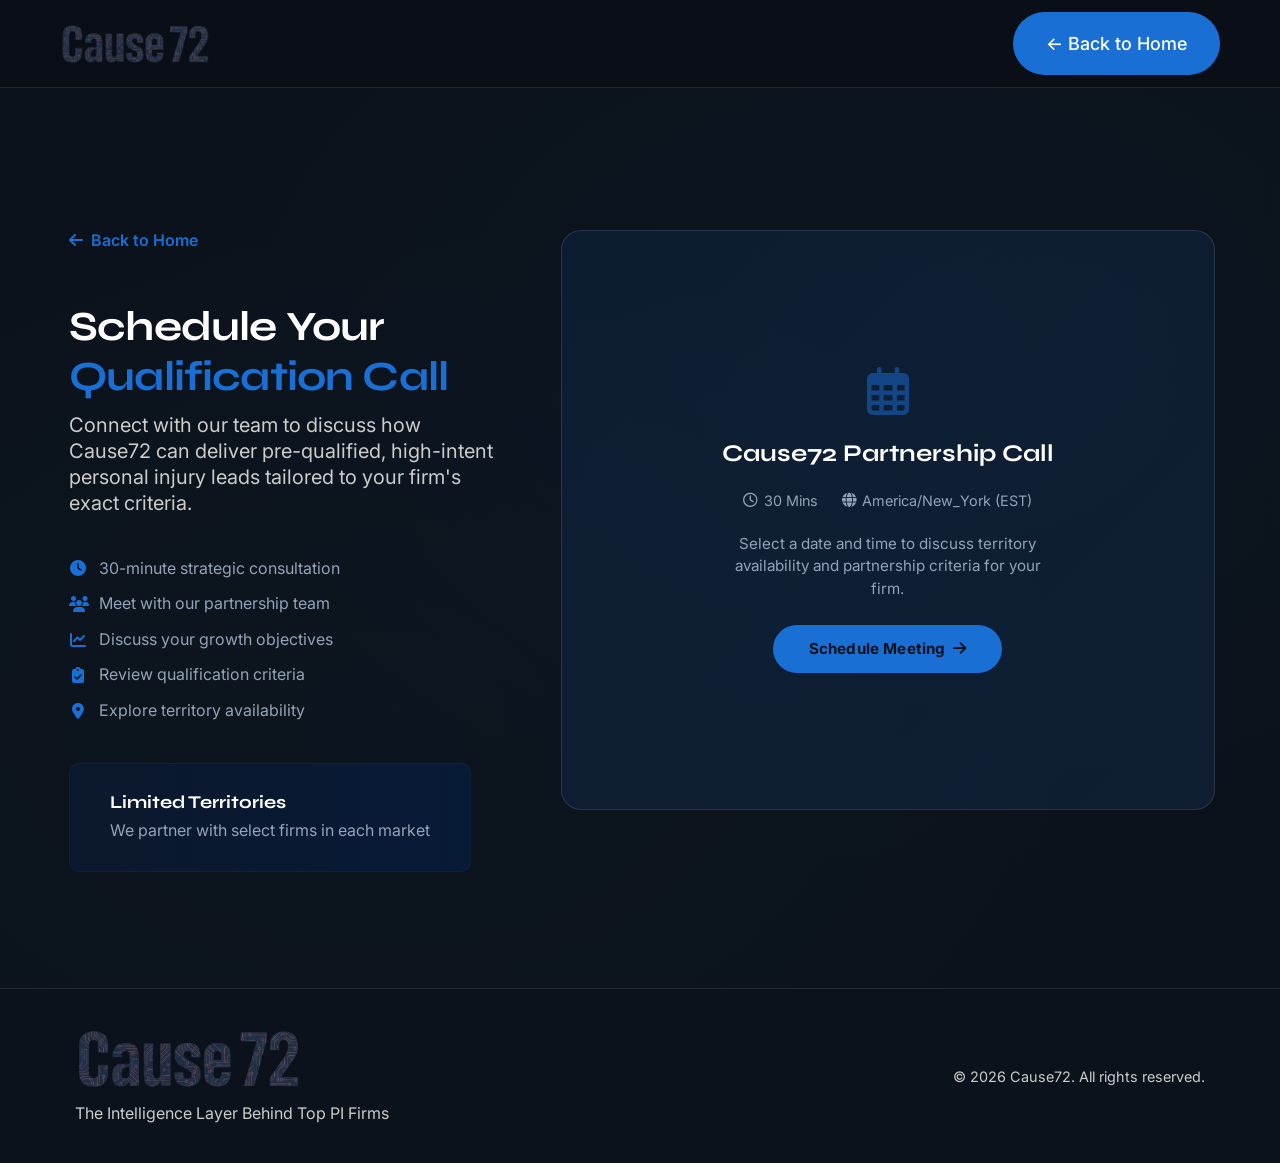
==== schedule-call.html @ e0c4bbd8 "chore: stage all rebrand files for c72 deploy" ====
﻿<!DOCTYPE html>
<html lang="en">

<head>
    <meta charset="utf-8">
    <meta name="viewport" content="width=device-width, initial-scale=1">
    <link rel="icon" type="image/png" href="assets/favicon/favicon-32.png" sizes="32x32">
    <link rel="icon" type="image/png" href="assets/favicon/favicon-16.png" sizes="16x16">
    <link rel="apple-touch-icon" href="assets/favicon/favicon-180.png">
    <title>Cause72 | Schedule a Call</title>
    <meta name="description"
        content="Schedule your qualification call with Cause72 to discuss how our intelligence platform delivers pre-qualified personal injury leads to your firm.">
    <link rel="preconnect" href="https://fonts.gstatic.com/" crossorigin="anonymous">
    <link rel="stylesheet"
        href="https://fonts.googleapis.com/css?family=Inter:300,400,500,600,700,800%7CSpace+Grotesk:400,500,600,700%7CSyne:400,500,600,700,800&display=swap">
    <link rel="stylesheet" href="https://cdnjs.cloudflare.com/ajax/libs/font-awesome/6.5.1/css/all.min.css">
    <style>
        /* ═══════════════════════════════════════════════════════
           Cause72 Schedule Call — Pixel-Perfect Omnia Clone
           Source: omniaintel.com/schedule-call (exact tokens)
           ═══════════════════════════════════════════════════════ */

        :root {
            /* Exact Omnia color tokens */
            --color-body-bg: #0b121b;
            --color-header-bg: #0a0e17;
            --color-accent: #1A6FD4;
            --color-accent-hover: #1A6FD4;
            --color-border: rgba(255, 255, 255, 0.1);
            --color-badge-bg-start: #0c182d;
            --color-badge-bg-end: #071a36;
            --color-badge-border: rgba(26, 111, 212, 0.1);
            --color-text: #94a3b8;
            --color-text-light: rgb(204, 204, 204);
            --color-white: #ffffff;
            --color-selection: #1A6FD4;

            /* Fonts */
            --font-headline: 'Syne', sans-serif;
            --font-content: 'Inter', sans-serif;
            --font-mono: 'Space Grotesk', sans-serif;
        }

        ::selection {
            background: var(--color-selection);
            color: var(--color-white);
        }

        *,
        *::before,
        *::after {
            box-sizing: border-box;
            margin: 0;
            padding: 0;
        }

        body {
            font-family: var(--font-content);
            background-color: var(--color-body-bg);
            color: var(--color-text);
            min-height: 100vh;
            overflow-x: hidden;
        }

        /* ─── Header ─────────────────────────────────────── */
        /* LAYOUT RULE: padding controls height, never use height+overflow:hidden (clips content).
           padding(12px) + logo(max 40px) + padding(12px) = ~64px naturally. */
        .site-header {
            background-color: var(--color-header-bg);
            border-bottom: 1px solid var(--color-border);
            padding: 0 20px;
            position: sticky;
            top: 0;
            z-index: 1000;
        }

        .header-inner {
            max-width: 1170px;
            margin: 0 auto;
            display: flex;
            align-items: center;
            justify-content: space-between;
            padding: 12px 5px;
        }

        .header-logo-col {
            width: 29.1%;
        }

        .header-logo {
            max-height: 40px;
            width: auto;
            display: block;
            transform-origin: left center;
            transition: transform 0.35s cubic-bezier(0.34, 1.56, 0.64, 1), opacity 0.3s ease;
        }

        .header-logo:hover {
            transform: scale(1.12);
            opacity: 1;
        }

        /* Universal content constraint — identical to homepage */
        .section-inner {
            max-width: 1170px;
            margin: 0 auto;
            padding: 0 20px;
        }

        .header-cta-col {
            width: 70.9%;
            text-align: right;
        }

        /* Identical to homepage — this button's height naturally drives the header height */
        .cta-btn-nav {
            font-family: var(--font-content);
            background-color: var(--color-accent);
            color: var(--color-white);
            padding: 20px 32px;
            border: 1px solid transparent;
            border-radius: 50px;
            font-size: 18px;
            font-weight: 500;
            cursor: pointer;
            transition: all 0.3s ease;
            display: inline-block;
            text-decoration: none;
        }

        .cta-btn-nav:hover {
            transform: translateY(-2px);
            box-shadow: 0 0 40px rgba(26, 111, 212, 0.3);
            color: var(--color-white);
        }

        .main-section {
            padding: 6rem 5% 60px;
            min-height: 100vh;
            display: flex;
            align-items: center;
            position: relative;
        }


        /* Background image overlay — matches Omnia's subtle dark texture */
        .bg-overlay {
            position: absolute;
            top: 0;
            left: 0;
            width: 100%;
            height: 100%;
            pointer-events: none;
            opacity: 1;
            background: radial-gradient(ellipse at 70% 30%, rgba(26, 111, 212, 0.03) 0%, transparent 60%),
                radial-gradient(ellipse at 30% 70%, rgba(91, 184, 247, 0.02) 0%, transparent 60%);
        }

        .content-row {
            max-width: 1170px;
            width: 100%;
            margin: 0 auto;
            display: flex;
            align-items: flex-start;
            gap: 0;
            position: relative;
            z-index: 1;
        }

        /* ─── Left Column (Text) — 43.1% ────────────────── */
        .text-col {
            width: 43.1%;
            padding: 0 60px 10px 5px;
            display: flex;
            flex-direction: column;
            justify-content: flex-start;
            align-items: flex-start;
        }

        /* Back Link */
        .back-link {
            display: inline-flex;
            align-items: center;
            gap: 0.5rem;
            color: var(--color-accent-hover);
            text-decoration: none;
            font-weight: 600;
            margin-bottom: 2rem;
            transition: all 0.3s ease;
            font-family: var(--font-content);
            cursor: pointer;
        }

        .back-link:hover {
            gap: 1rem;
        }

        .back-link i {
            transition: all 0.3s ease;
        }

        .back-link:hover i {
            transform: translateX(-4px);
        }

        /* Headline */
        .hero-headline {
            letter-spacing: -0.02em;
            font-size: clamp(1.85rem, 4vw, 2.6rem);
            font-weight: 600;
            line-height: 1.2em;
            font-family: var(--font-headline);
            padding: 0 40px 0 0;
            margin: 20px 0 0;
            text-align: left;
        }

        .hero-headline .white {
            color: var(--color-white);
        }

        .hero-headline .accent {
            color: var(--color-accent);
        }

        /* Subtitle paragraph */
        .subtitle {
            font-family: var(--font-content);
            color: var(--color-text);
            font-weight: 400;
            padding: 10px 0;
            line-height: 1.3em;
            font-size: 1.25rem;
            margin: 0 0 20px;
        }

        .subtitle span {
            color: var(--color-text-light);
        }

        /* Bullet list — FA icons inline with text */
        .benefit-list {
            list-style: none;
            padding: 0;
            margin: 0;
        }

        .benefit-list li {
            display: flex;
            align-items: center;
            gap: 12px;
            font-family: var(--font-content);
            color: var(--color-text);
            font-weight: 400;
            font-size: 1rem;
            line-height: 1.6;
            padding-top: 10px;
        }

        .benefit-list li .b-icon {
            color: var(--color-accent);
            font-size: 1rem;
            width: 18px;
            text-align: center;
            flex-shrink: 0;
        }

        /* Scarcity badge — gradient from source */
        .scarcity-row {
            margin: 40px 0 0;
        }

        .scarcity-badge {
            display: flex;
            flex-direction: column;
            align-items: flex-start;
            padding: 20px 40px;
            background: linear-gradient(90deg, var(--color-badge-bg-start) 0%, var(--color-badge-bg-end) 100%);
            border: 1px solid var(--color-badge-border);
            border-radius: 10px;
        }

        .scarcity-badge h2 {
            font-family: var(--font-headline);
            font-weight: 700;
            font-size: 18px;
            color: var(--color-white);
            line-height: 1rem;
            padding: 10px 0 0;
        }

        .scarcity-badge p {
            font-family: var(--font-content);
            font-weight: 400;
            font-size: 16px;
            color: var(--color-text);
            line-height: 1.3em;
            padding: 10px 0;
        }

        /* ─── Right Column (Calendar) — 56.8% ────────────── */
        .calendar-col {
            width: 56.8%;
            border: 1px solid var(--color-border);
            border-radius: 20px;
            padding: 40px;
            background: linear-gradient(135deg, rgba(26, 111, 212, 0.1) 0%, rgba(59, 130, 246, 0.1) 100%);
            transition: all 0.3s ease;
            min-height: 580px;
            display: flex;
            align-items: center;
            justify-content: center;
        }

        /* Calendar placeholder */
        .calendar-placeholder {
            display: flex;
            flex-direction: column;
            align-items: center;
            justify-content: center;
            text-align: center;
            gap: 1.5rem;
            width: 100%;
        }

        .calendar-placeholder .cal-icon {
            font-size: 3rem;
            color: var(--color-accent);
            opacity: 0.5;
        }

        .calendar-placeholder h3 {
            font-family: var(--font-headline);
            font-size: 1.5rem;
            font-weight: 700;
            color: var(--color-white);
        }

        .calendar-placeholder .cal-meta {
            display: flex;
            align-items: center;
            gap: 1.5rem;
            color: var(--color-text);
            font-size: 0.9rem;
        }

        .calendar-placeholder .cal-meta span {
            display: flex;
            align-items: center;
            gap: 0.4rem;
        }

        .calendar-placeholder p {
            color: var(--color-text);
            font-size: 0.95rem;
            max-width: 340px;
            line-height: 1.5;
        }

        .calendar-placeholder .btn-book {
            display: inline-flex;
            align-items: center;
            gap: 0.5rem;
            padding: 0.9rem 2.25rem;
            background: var(--color-accent);
            color: var(--color-body-bg);
            border: none;
            border-radius: 999px;
            font-family: var(--font-content);
            font-size: 0.95rem;
            font-weight: 700;
            cursor: pointer;
            text-decoration: none;
            transition: all 0.3s ease;
            letter-spacing: 0.01em;
        }

        .calendar-placeholder .btn-book:hover {
            background: var(--color-accent-hover);
            transform: translateY(-2px);
            box-shadow: 0 8px 30px rgba(26, 111, 212, 0.25);
        }

        /* If using Calendly inline embed */
        .calendly-inline-widget {
            min-width: 320px;
            width: 100%;
            height: 560px;
        }

        /* ─── Footer ─────────────────────────────────────── */
        .site-footer {
            border-top: 1px solid var(--color-border);
            padding: 40px 0;
        }

        .footer-inner {
            display: flex;
            align-items: center;
            justify-content: space-between;
        }

        .footer-left {
            display: flex;
            flex-direction: column;
            gap: 10px;
        }

        .footer-logo {
            height: 60px;
            width: auto;
        }

        .footer-tagline {
            color: #cccccc;
            font-family: var(--font-content);
            font-size: 1rem;
        }

        .footer-right {
            color: #cccccc;
            font-family: var(--font-content);
            font-size: 0.9rem;
            text-align: right;
        }

        /* ─── Responsive ─────────────────────────────────── */
        @media (max-width: 768px) {
            .content-row {
                flex-direction: column;
                gap: 2rem;
            }

            .text-col {
                width: 100%;
                padding: 60px 0 10px;
                align-items: center;
                text-align: center;
            }

            .hero-headline {
                text-align: center;
                padding-right: 0;
                font-size: 1.85rem;
            }

            .subtitle {
                text-align: center;
                font-size: 1.1rem;
            }

            .calendar-col {
                width: 100%;
                padding: 20px;
            }

            .scarcity-row {
                margin-top: 20px;
            }

            .scarcity-badge {
                padding: 20px;
            }

            .footer {
                flex-direction: column;
                text-align: center;
                gap: 1rem;
            }

            .footer-right {
                text-align: center;
            }
        }

        /* ─── Entrance Animations ────────────────────────── */
        .animate-left {
            opacity: 0;
            transform: translateX(-30px);
            animation: slideLeft 0.7s ease forwards;
        }

        .animate-right {
            opacity: 0;
            transform: translateX(30px);
            animation: slideRight 0.7s ease forwards;
            animation-delay: 0.2s;
        }

        @keyframes slideLeft {
            to {
                opacity: 1;
                transform: translateX(0);
            }
        }

        @keyframes slideRight {
            to {
                opacity: 1;
                transform: translateX(0);
            }
        }
    </style>
</head>

<body>

    <!-- Header — identical structure to homepage -->
    <header class="site-header">
        <div class="header-inner">
            <div class="header-logo-col">
                <a href="index.html">
                    <img src="assets/logo/cause72deploy_transparent_logo_no_tagline.png" alt="Cause72"
                        class="header-logo">
                </a>
            </div>
            <div class="header-cta-col desktop-only">
                <a href="index.html" class="cta-btn-nav">← Back to Home</a>
            </div>
        </div>
    </header>

    <!-- Main Section -->
    <section class="main-section">
        <div class="bg-overlay"></div>

        <div class="content-row">

            <!-- Left Column: Text (43.1%) -->
            <div class="text-col animate-left">
                <a href="index.html" class="back-link">
                    <i class="fas fa-arrow-left"></i>Back to Home
                </a>

                <h1 class="hero-headline">
                    <strong>
                        <span class="white">Schedule Your </span>
                        <span class="accent">Qualification Call</span>
                    </strong>
                </h1>

                <p class="subtitle">
                    <span>Connect with our team to discuss how Cause72 can deliver pre-qualified, high-intent personal
                        injury leads tailored to your firm's exact criteria.</span>
                </p>

                <ul class="benefit-list">
                    <li><i class="fas fa-clock b-icon"></i>30-minute strategic consultation</li>
                    <li><i class="fas fa-users b-icon"></i>Meet with our partnership team</li>
                    <li><i class="fas fa-chart-line b-icon"></i>Discuss your growth objectives</li>
                    <li><i class="fas fa-clipboard-check b-icon"></i>Review qualification criteria</li>
                    <li><i class="fas fa-map-marker-alt b-icon"></i>Explore territory availability</li>
                </ul>

                <!-- Scarcity Badge -->
                <div class="scarcity-row">
                    <div class="scarcity-badge">
                        <h2>Limited Territories</h2>
                        <p>We partner with select firms in each market</p>
                    </div>
                </div>
            </div>

            <!-- Right Column: Calendar (56.8%) -->
            <div class="calendar-col animate-right">
                <!--
                    ═══════════════════════════════════════════════════
                    EMBED YOUR CALENDAR HERE
                    
                    Option 1: Calendly
                    <div class="calendly-inline-widget" 
                         data-url="https://calendly.com/YOUR-LINK"
                         style="min-width:320px;height:560px;">
                    </div>
                    <script src="https://assets.calendly.com/assets/external/widget.js" async></script>
                    
                    Option 2: GoHighLevel / LeadConnector
                    Paste your appointment widget embed code here.
                    ═══════════════════════════════════════════════════
                -->
                <div class="calendar-placeholder">
                    <i class="far fa-calendar-alt cal-icon"></i>
                    <h3>Cause72 Partnership Call</h3>
                    <div class="cal-meta">
                        <span><i class="far fa-clock"></i> 30 Mins</span>
                        <span><i class="fas fa-globe"></i> America/New_York (EST)</span>
                    </div>
                    <p>Select a date and time to discuss territory availability and partnership criteria for your firm.
                    </p>
                    <a href="https://calendly.com/YOUR-LINK" class="btn-book" target="_blank" rel="noopener">
                        Schedule Meeting <i class="fas fa-arrow-right"></i>
                    </a>
                </div>
            </div>

        </div>
    </section>

    <!-- Footer — identical structure to homepage -->
    <footer class="site-footer">
        <div class="section-inner">
            <div class="footer-inner">
                <div class="footer-left">
                    <a href="index.html">
                        <img src="assets/logo/cause72deploy_transparent_logo_no_tagline.png" alt="Cause72"
                            class="footer-logo">
                    </a>
                    <span class="footer-tagline">The Intelligence Layer Behind Top PI Firms</span>
                </div>
                <div class="footer-right">
                    © 2026 Cause72. All rights reserved.
                </div>
            </div>
        </div>
    </footer>

</body>

</html>
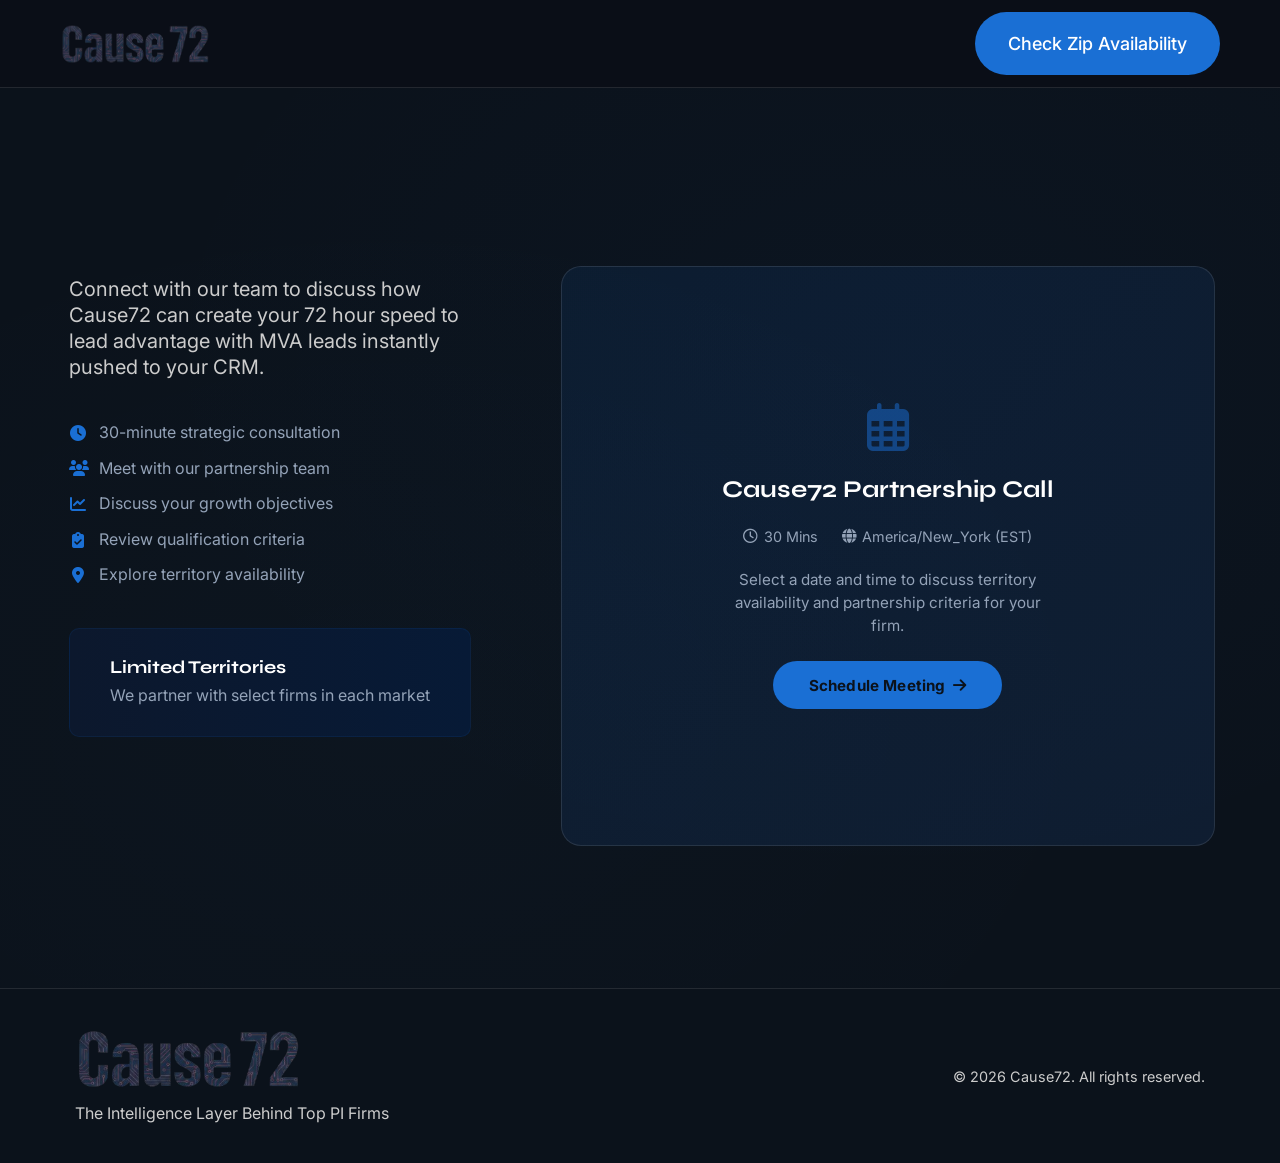
==== commit e343edac: "fix(schedule-call): remove back-to-home elements, update subtitle copy, nav button to Check Zip Avai" ====
--- a/schedule-call.html
+++ b/schedule-call.html
@@ -515,7 +515,7 @@
                 </a>
             </div>
             <div class="header-cta-col desktop-only">
-                <a href="index.html" class="cta-btn-nav">← Back to Home</a>
+                <a href="index.html" class="cta-btn-nav">Check Zip Availability</a>
             </div>
         </div>
     </header>
@@ -528,20 +528,9 @@
 
             <!-- Left Column: Text (43.1%) -->
             <div class="text-col animate-left">
-                <a href="index.html" class="back-link">
-                    <i class="fas fa-arrow-left"></i>Back to Home
-                </a>
-
-                <h1 class="hero-headline">
-                    <strong>
-                        <span class="white">Schedule Your </span>
-                        <span class="accent">Qualification Call</span>
-                    </strong>
-                </h1>
-
                 <p class="subtitle">
-                    <span>Connect with our team to discuss how Cause72 can deliver pre-qualified, high-intent personal
-                        injury leads tailored to your firm's exact criteria.</span>
+                    <span>Connect with our team to discuss how Cause72 can create your 72 hour speed to lead
+                        advantage with MVA leads instantly pushed to your CRM.</span>
                 </p>
 
                 <ul class="benefit-list">
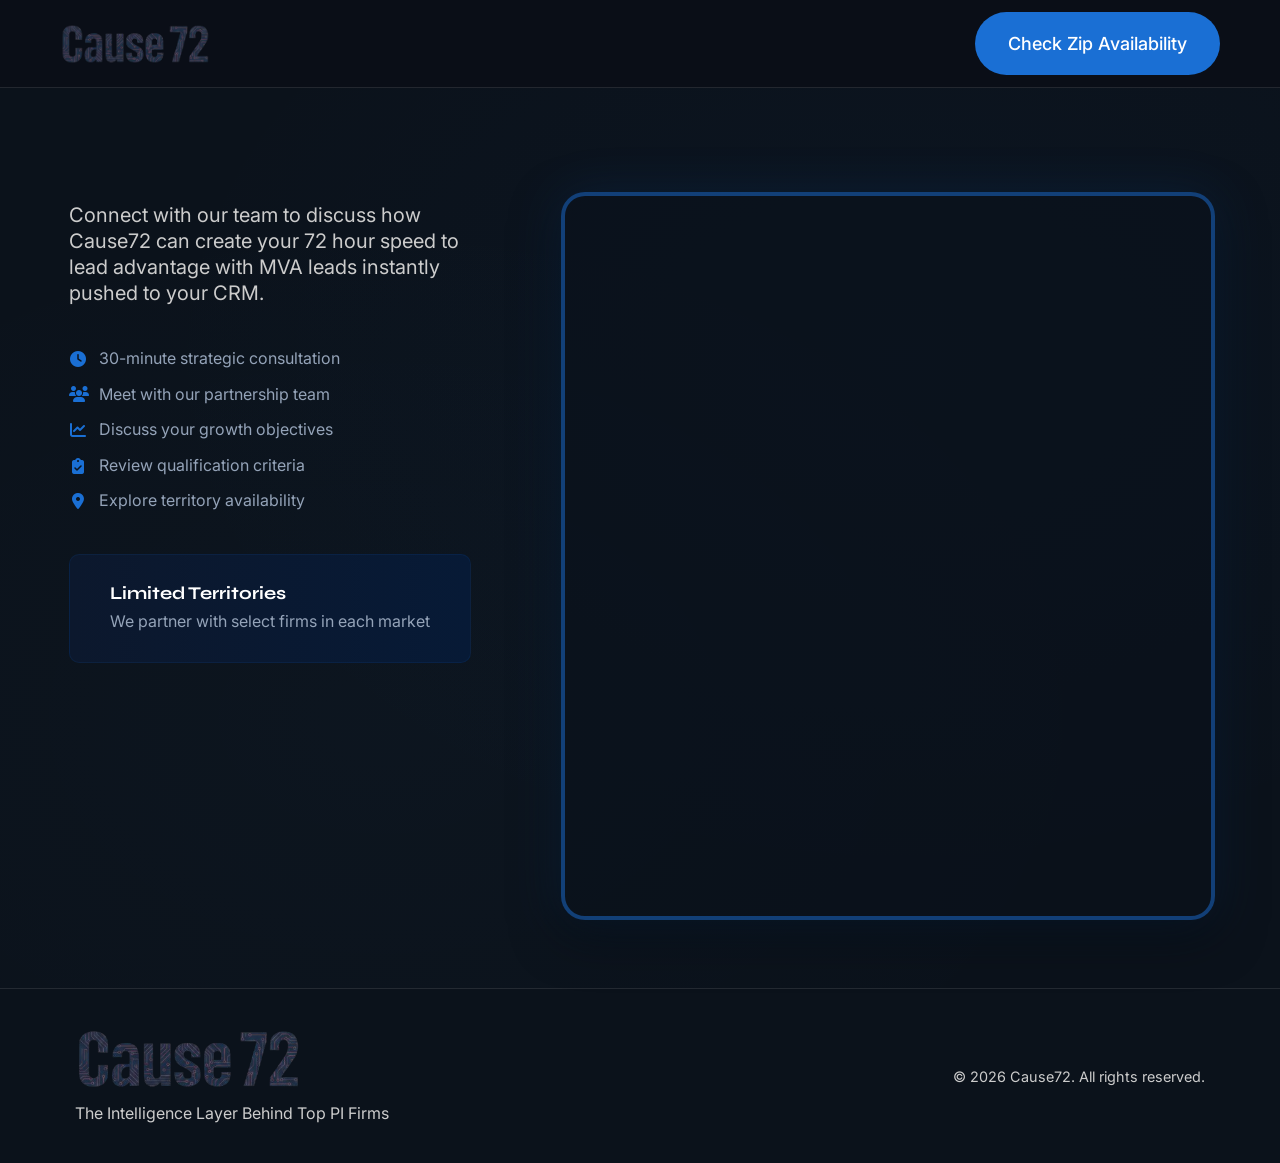
==== commit ee0e40ac: "feat(schedule-call): embed live Calendly widget + thick blue bordered frame - Replace calendar place" ====
--- a/schedule-call.html
+++ b/schedule-call.html
@@ -301,15 +301,18 @@
         /* ─── Right Column (Calendar) — 56.8% ────────────── */
         .calendar-col {
             width: 56.8%;
-            border: 1px solid var(--color-border);
-            border-radius: 20px;
-            padding: 40px;
-            background: linear-gradient(135deg, rgba(26, 111, 212, 0.1) 0%, rgba(59, 130, 246, 0.1) 100%);
+            border: 4px solid rgba(26, 111, 212, 0.5);
+            border-radius: 24px;
+            padding: 10px;
+            background: rgba(11, 18, 27, 0.6);
+            box-shadow: 0 0 48px rgba(26, 111, 212, 0.15), 0 16px 48px rgba(0, 0, 0, 0.5);
             transition: all 0.3s ease;
-            min-height: 580px;
-            display: flex;
-            align-items: center;
-            justify-content: center;
+            overflow: hidden;
+        }
+
+        .calendar-col:hover {
+            border-color: rgba(26, 111, 212, 0.75);
+            box-shadow: 0 0 64px rgba(26, 111, 212, 0.25), 0 20px 60px rgba(0, 0, 0, 0.5);
         }
 
         /* Calendar placeholder */
@@ -550,36 +553,15 @@
                 </div>
             </div>
 
-            <!-- Right Column: Calendar (56.8%) -->
+            <!-- Right Column: Calendar -->
             <div class="calendar-col animate-right">
-                <!--
-                    ═══════════════════════════════════════════════════
-                    EMBED YOUR CALENDAR HERE
-                    
-                    Option 1: Calendly
-                    <div class="calendly-inline-widget" 
-                         data-url="https://calendly.com/YOUR-LINK"
-                         style="min-width:320px;height:560px;">
-                    </div>
-                    <script src="https://assets.calendly.com/assets/external/widget.js" async></script>
-                    
-                    Option 2: GoHighLevel / LeadConnector
-                    Paste your appointment widget embed code here.
-                    ═══════════════════════════════════════════════════
-                -->
-                <div class="calendar-placeholder">
-                    <i class="far fa-calendar-alt cal-icon"></i>
-                    <h3>Cause72 Partnership Call</h3>
-                    <div class="cal-meta">
-                        <span><i class="far fa-clock"></i> 30 Mins</span>
-                        <span><i class="fas fa-globe"></i> America/New_York (EST)</span>
-                    </div>
-                    <p>Select a date and time to discuss territory availability and partnership criteria for your firm.
-                    </p>
-                    <a href="https://calendly.com/YOUR-LINK" class="btn-book" target="_blank" rel="noopener">
-                        Schedule Meeting <i class="fas fa-arrow-right"></i>
-                    </a>
-                </div>
+                <!-- Calendly inline widget begin -->
+                <div class="calendly-inline-widget"
+                    data-url="https://calendly.com/intelligence-cause72/30min?hide_event_type_details=1&hide_gdpr_banner=1&background_color=3b82f6&text_color=ffffff&primary_color=1a6fd4"
+                    style="min-width:320px;height:700px;width:100%;"></div>
+                <script type="text/javascript" src="https://assets.calendly.com/assets/external/widget.js"
+                    async></script>
+                <!-- Calendly inline widget end -->
             </div>
 
         </div>
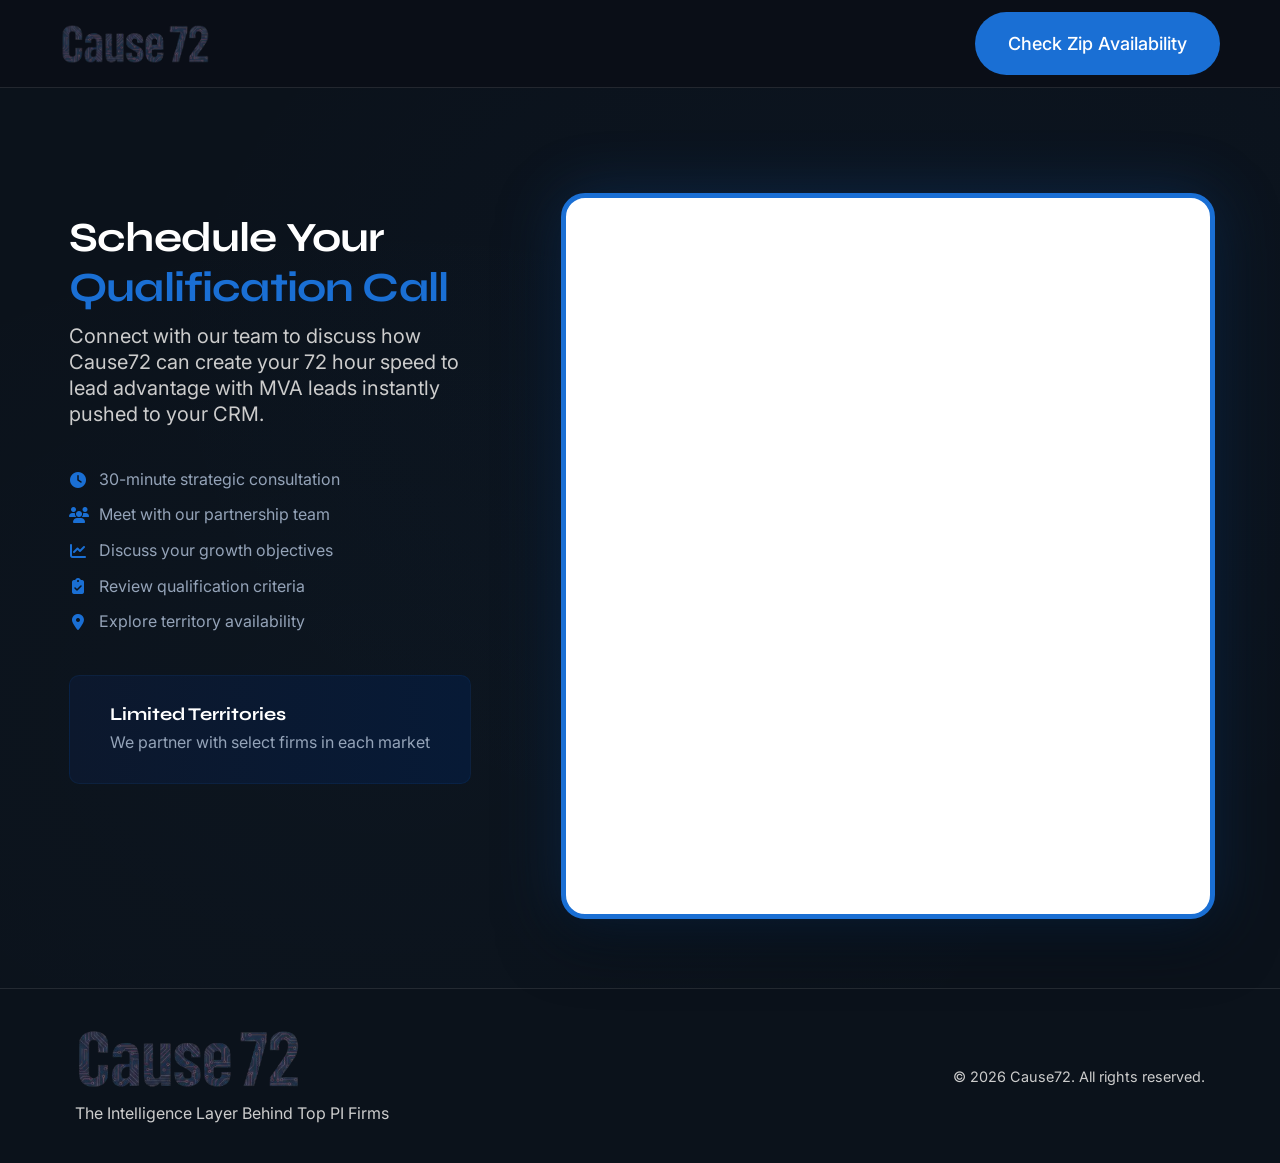
==== commit efeffa7f: "fix(schedule-call): restore H1, white calendar bg, thick solid border + rounded iframe - Restore H1:" ====
--- a/schedule-call.html
+++ b/schedule-call.html
@@ -301,18 +301,23 @@
         /* ─── Right Column (Calendar) — 56.8% ────────────── */
         .calendar-col {
             width: 56.8%;
-            border: 4px solid rgba(26, 111, 212, 0.5);
+            border: 5px solid #1A6FD4;
             border-radius: 24px;
-            padding: 10px;
-            background: rgba(11, 18, 27, 0.6);
-            box-shadow: 0 0 48px rgba(26, 111, 212, 0.15), 0 16px 48px rgba(0, 0, 0, 0.5);
+            padding: 8px;
+            background: #ffffff;
+            box-shadow: 0 0 60px rgba(26, 111, 212, 0.25), 0 20px 60px rgba(0, 0, 0, 0.6);
             transition: all 0.3s ease;
             overflow: hidden;
         }
 
         .calendar-col:hover {
-            border-color: rgba(26, 111, 212, 0.75);
-            box-shadow: 0 0 64px rgba(26, 111, 212, 0.25), 0 20px 60px rgba(0, 0, 0, 0.5);
+            border-color: #3A8EF0;
+            box-shadow: 0 0 80px rgba(26, 111, 212, 0.4), 0 24px 64px rgba(0, 0, 0, 0.6);
+        }
+
+        /* Force Calendly iframe to clip to rounded border */
+        .calendly-inline-widget iframe {
+            border-radius: 18px !important;
         }
 
         /* Calendar placeholder */
@@ -531,6 +536,13 @@
 
             <!-- Left Column: Text (43.1%) -->
             <div class="text-col animate-left">
+                <h1 class="hero-headline">
+                    <strong>
+                        <span class="white">Schedule Your </span>
+                        <span class="accent">Qualification Call</span>
+                    </strong>
+                </h1>
+
                 <p class="subtitle">
                     <span>Connect with our team to discuss how Cause72 can create your 72 hour speed to lead
                         advantage with MVA leads instantly pushed to your CRM.</span>
@@ -557,7 +569,7 @@
             <div class="calendar-col animate-right">
                 <!-- Calendly inline widget begin -->
                 <div class="calendly-inline-widget"
-                    data-url="https://calendly.com/intelligence-cause72/30min?hide_event_type_details=1&hide_gdpr_banner=1&background_color=3b82f6&text_color=ffffff&primary_color=1a6fd4"
+                    data-url="https://calendly.com/intelligence-cause72/30min?hide_event_type_details=1&hide_gdpr_banner=1&background_color=ffffff&text_color=0b121b&primary_color=1a6fd4"
                     style="min-width:320px;height:700px;width:100%;"></div>
                 <script type="text/javascript" src="https://assets.calendly.com/assets/external/widget.js"
                     async></script>
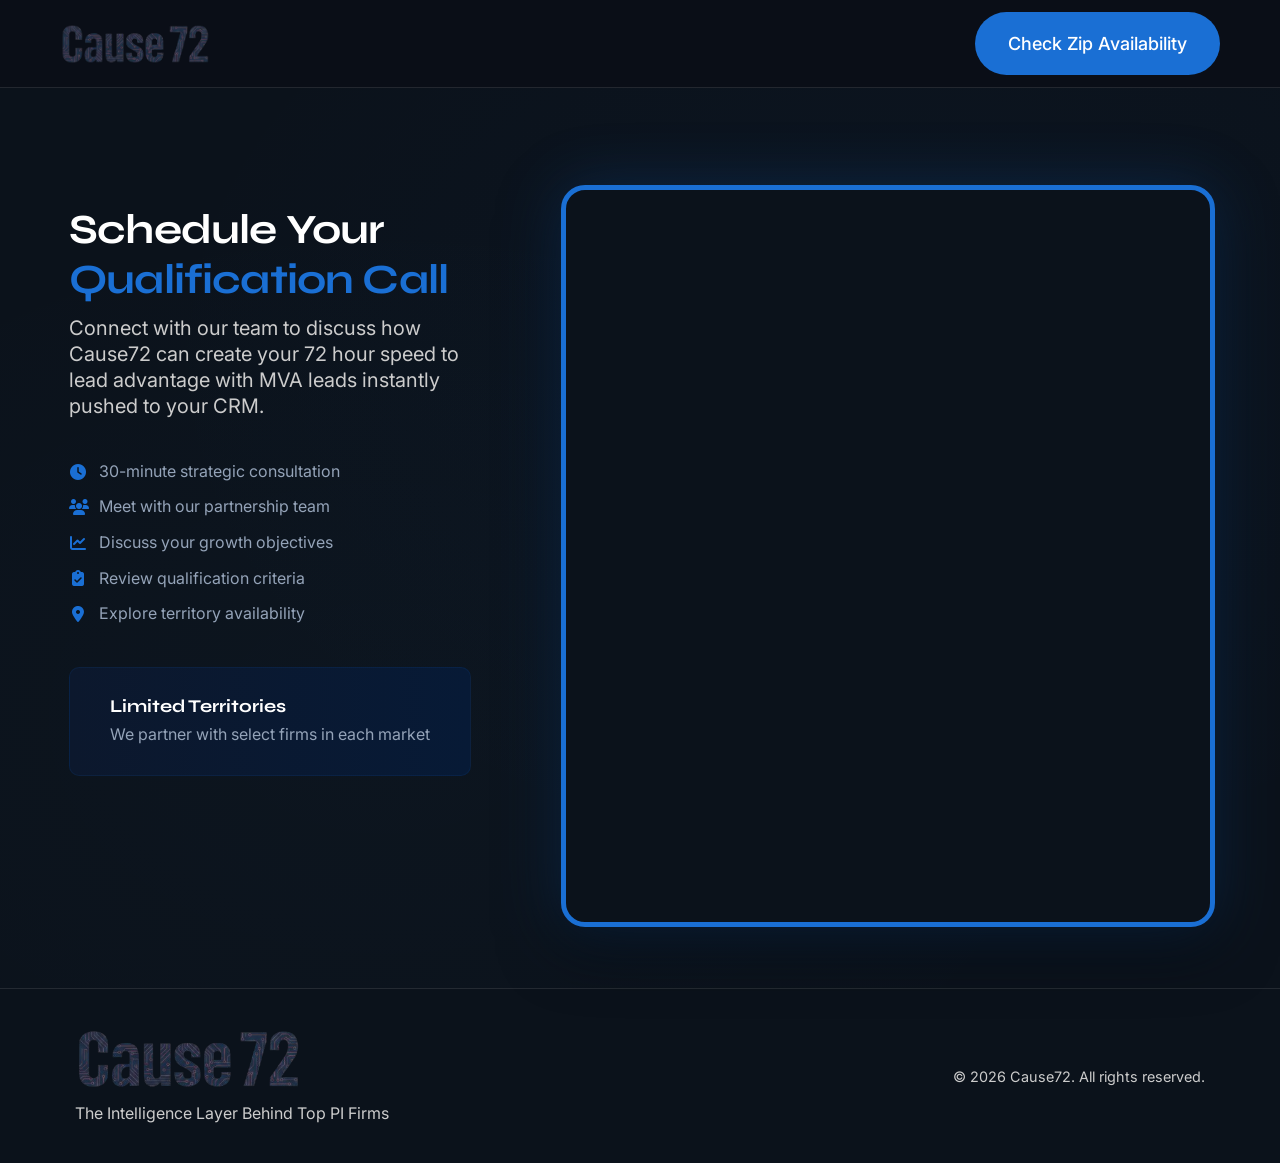
==== commit ee758d26: "fix(calendar): dark mat background + show event type details header - calendar-col bg: white -> #0b1" ====
--- a/schedule-call.html
+++ b/schedule-call.html
@@ -303,8 +303,8 @@
             width: 56.8%;
             border: 5px solid #1A6FD4;
             border-radius: 24px;
-            padding: 8px;
-            background: #ffffff;
+            padding: 16px;
+            background: #0b121b;
             box-shadow: 0 0 60px rgba(26, 111, 212, 0.25), 0 20px 60px rgba(0, 0, 0, 0.6);
             transition: all 0.3s ease;
             overflow: hidden;
@@ -569,7 +569,7 @@
             <div class="calendar-col animate-right">
                 <!-- Calendly inline widget begin -->
                 <div class="calendly-inline-widget"
-                    data-url="https://calendly.com/intelligence-cause72/30min?hide_event_type_details=1&hide_gdpr_banner=1&background_color=ffffff&text_color=0b121b&primary_color=1a6fd4"
+                    data-url="https://calendly.com/intelligence-cause72/30min?hide_gdpr_banner=1&background_color=ffffff&text_color=0b121b&primary_color=1a6fd4"
                     style="min-width:320px;height:700px;width:100%;"></div>
                 <script type="text/javascript" src="https://assets.calendly.com/assets/external/widget.js"
                     async></script>
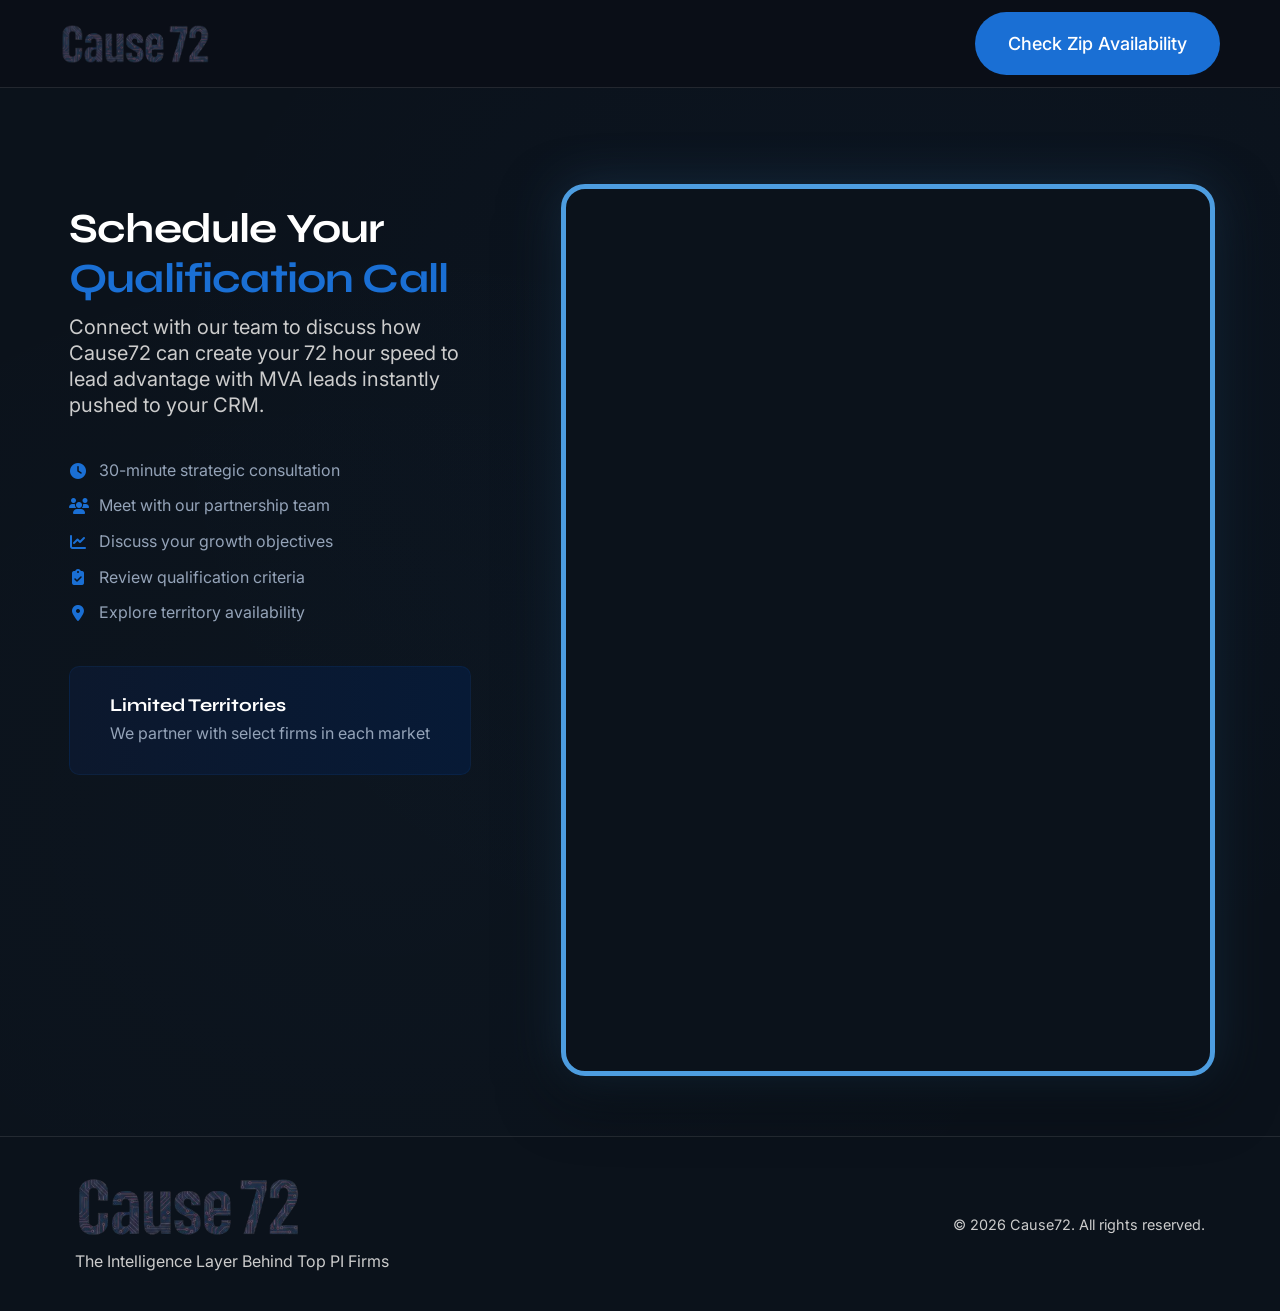
==== commit acc9e4ab: "fix(calendar): muted cornflower blue border + taller widget to prevent cutoff" ====
--- a/schedule-call.html
+++ b/schedule-call.html
@@ -301,18 +301,18 @@
         /* ─── Right Column (Calendar) — 56.8% ────────────── */
         .calendar-col {
             width: 56.8%;
-            border: 5px solid #1A6FD4;
+            border: 5px solid #4d9de0;
             border-radius: 24px;
             padding: 16px;
             background: #0b121b;
-            box-shadow: 0 0 60px rgba(26, 111, 212, 0.25), 0 20px 60px rgba(0, 0, 0, 0.6);
+            box-shadow: 0 0 50px rgba(77, 157, 224, 0.2), 0 20px 60px rgba(0, 0, 0, 0.6);
             transition: all 0.3s ease;
             overflow: hidden;
         }
 
         .calendar-col:hover {
-            border-color: #3A8EF0;
-            box-shadow: 0 0 80px rgba(26, 111, 212, 0.4), 0 24px 64px rgba(0, 0, 0, 0.6);
+            border-color: #6cb4e8;
+            box-shadow: 0 0 70px rgba(77, 157, 224, 0.35), 0 24px 64px rgba(0, 0, 0, 0.6);
         }
 
         /* Force Calendly iframe to clip to rounded border */
@@ -570,7 +570,7 @@
                 <!-- Calendly inline widget begin -->
                 <div class="calendly-inline-widget"
                     data-url="https://calendly.com/intelligence-cause72/30min?hide_gdpr_banner=1&background_color=ffffff&text_color=0b121b&primary_color=1a6fd4"
-                    style="min-width:320px;height:700px;width:100%;"></div>
+                    style="min-width:320px;height:850px;width:100%;"></div>
                 <script type="text/javascript" src="https://assets.calendly.com/assets/external/widget.js"
                     async></script>
                 <!-- Calendly inline widget end -->
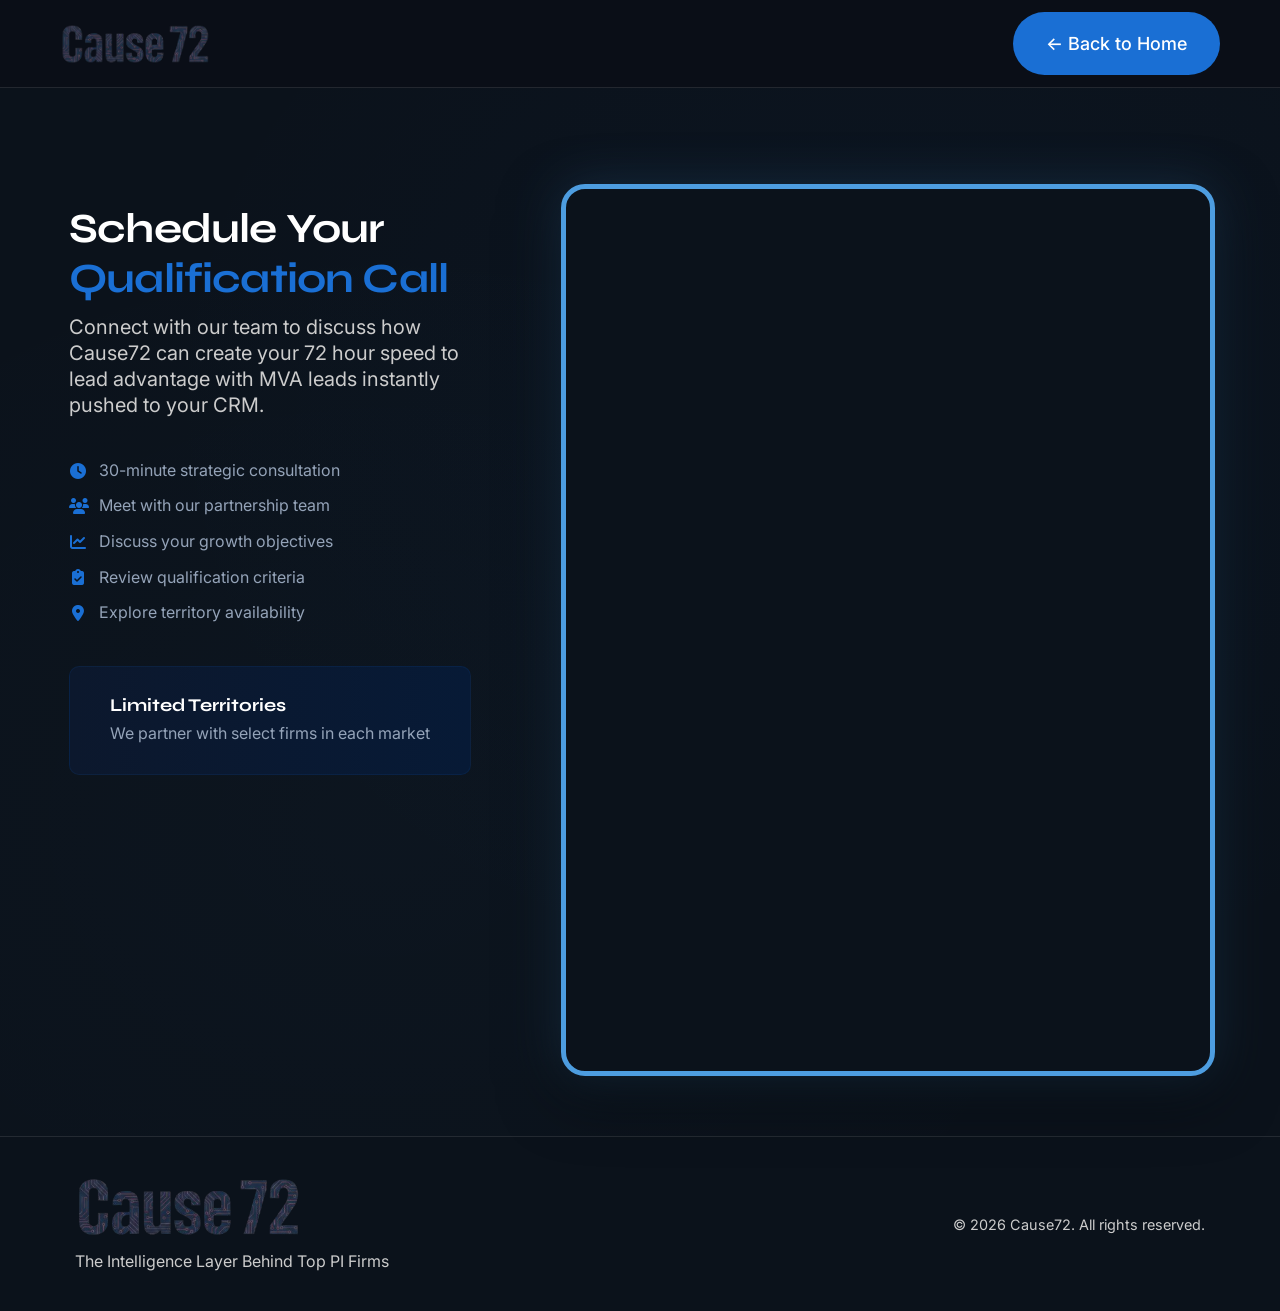
==== commit 3fa228c8: "fix(schedule-call): nav button -> Back to Home" ====
--- a/schedule-call.html
+++ b/schedule-call.html
@@ -523,7 +523,7 @@
                 </a>
             </div>
             <div class="header-cta-col desktop-only">
-                <a href="index.html" class="cta-btn-nav">Check Zip Availability</a>
+                <a href="index.html" class="cta-btn-nav">← Back to Home</a>
             </div>
         </div>
     </header>
